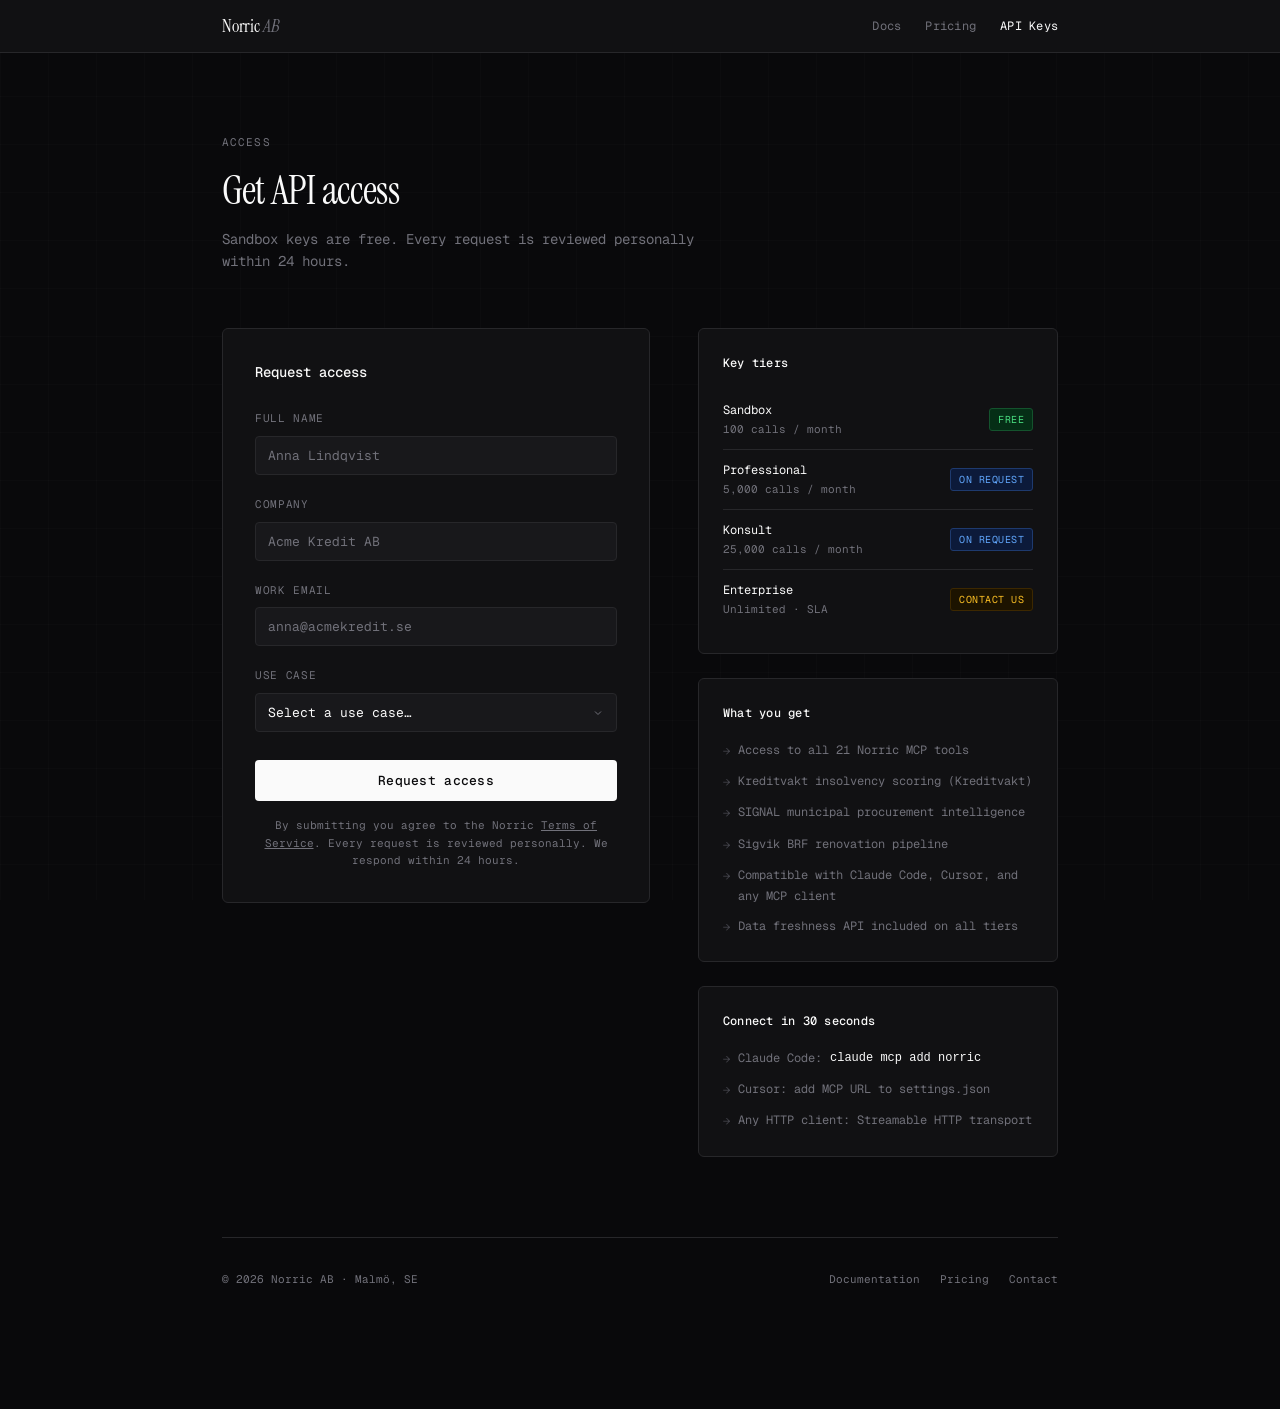
==== api-keys.html @ abf5a181 "API keys page: honest review timing, prices on request, pricing links to /docs#pricing Updated prici" ====
<!DOCTYPE html>
<html lang="en">
<head>
<meta charset="UTF-8">
<meta name="viewport" content="width=device-width, initial-scale=1.0">
<title>Get API Access — Norric</title>
<link href="https://fonts.googleapis.com/css2?family=Instrument+Serif:ital@0;1&family=Geist+Mono:wght@300;400;500&display=swap" rel="stylesheet">
<style>
  :root {
    --bg: #09090b;
    --s1: #111113;
    --s2: #18181b;
    --s3: #1f1f23;
    --border: #27272a;
    --border2: #3f3f46;
    --text: #fafafa;
    --muted: #71717a;
    --dim: #3f3f46;
    --green: #4ade80;
    --green-bg: #052e16;
    --green-b: #14532d;
    --blue: #60a5fa;
    --blue-bg: #0c1a3a;
    --blue-b: #1e3a6e;
    --amber: #fbbf24;
    --amber-bg: #1c1300;
    --amber-b: #3d2800;
  }

  * { margin: 0; padding: 0; box-sizing: border-box; }
  html { scroll-behavior: smooth; }

  body {
    background: var(--bg);
    color: var(--text);
    font-family: 'Geist Mono', monospace;
    font-size: 13px;
    line-height: 1.7;
    min-height: 100vh;
    -webkit-font-smoothing: antialiased;
  }

  body::before {
    content: '';
    position: fixed;
    inset: 0;
    background-image:
      linear-gradient(rgba(255,255,255,0.015) 1px, transparent 1px),
      linear-gradient(90deg, rgba(255,255,255,0.015) 1px, transparent 1px);
    background-size: 48px 48px;
    pointer-events: none;
    z-index: 0;
  }

  /* Header */
  .topbar {
    border-bottom: 1px solid var(--border);
    background: var(--s1);
    position: sticky;
    top: 0;
    z-index: 100;
  }

  .topbar-inner {
    max-width: 900px;
    margin: 0 auto;
    padding: 0 32px;
    height: 52px;
    display: flex;
    align-items: center;
    justify-content: space-between;
  }

  .topbar-logo {
    font-family: 'Instrument Serif', serif;
    font-size: 18px;
    letter-spacing: -0.01em;
    color: var(--text);
    text-decoration: none;
  }

  .topbar-logo span { font-style: italic; color: var(--muted); }

  .topbar-nav {
    display: flex;
    gap: 24px;
    align-items: center;
  }

  .topbar-nav a {
    font-size: 12px;
    color: var(--muted);
    text-decoration: none;
    letter-spacing: 0.02em;
    transition: color 0.15s;
  }

  .topbar-nav a:hover { color: var(--text); }
  .topbar-nav a.active { color: var(--text); }

  /* Main */
  .main {
    max-width: 900px;
    margin: 0 auto;
    padding: 80px 32px 120px;
    position: relative;
    z-index: 1;
  }

  .page-header {
    margin-bottom: 56px;
  }

  .eyebrow {
    font-size: 11px;
    letter-spacing: 0.1em;
    text-transform: uppercase;
    color: var(--muted);
    margin-bottom: 16px;
  }

  h1 {
    font-family: 'Instrument Serif', serif;
    font-size: 40px;
    font-weight: 400;
    letter-spacing: -0.02em;
    color: var(--text);
    margin-bottom: 16px;
    line-height: 1.1;
  }

  .subtitle {
    font-size: 14px;
    color: var(--muted);
    max-width: 480px;
    line-height: 1.6;
  }

  /* Layout */
  .layout {
    display: grid;
    grid-template-columns: 1fr 360px;
    gap: 48px;
    align-items: start;
  }

  @media (max-width: 720px) {
    .layout { grid-template-columns: 1fr; }
    .sidebar-info { order: -1; }
  }

  /* Form */
  .form-card {
    background: var(--s1);
    border: 1px solid var(--border);
    border-radius: 6px;
    padding: 32px;
  }

  .form-card h2 {
    font-size: 14px;
    font-weight: 500;
    color: var(--text);
    margin-bottom: 24px;
  }

  .field {
    margin-bottom: 20px;
  }

  label {
    display: block;
    font-size: 11px;
    letter-spacing: 0.06em;
    text-transform: uppercase;
    color: var(--muted);
    margin-bottom: 8px;
  }

  input, select, textarea {
    width: 100%;
    background: var(--s2);
    border: 1px solid var(--border);
    border-radius: 4px;
    padding: 10px 12px;
    font-family: 'Geist Mono', monospace;
    font-size: 13px;
    color: var(--text);
    outline: none;
    transition: border-color 0.15s;
    appearance: none;
  }

  input:focus, select:focus, textarea:focus {
    border-color: var(--border2);
  }

  input::placeholder, textarea::placeholder {
    color: var(--muted);
  }

  select {
    background-image: url("data:image/svg+xml,%3Csvg xmlns='http://www.w3.org/2000/svg' width='12' height='12' viewBox='0 0 24 24' fill='none' stroke='%2371717a' stroke-width='2'%3E%3Cpolyline points='6 9 12 15 18 9'%3E%3C/polyline%3E%3C/svg%3E");
    background-repeat: no-repeat;
    background-position: right 12px center;
    padding-right: 36px;
    cursor: pointer;
  }

  select option {
    background: var(--s2);
    color: var(--text);
  }

  .btn {
    width: 100%;
    padding: 12px;
    background: var(--text);
    color: var(--bg);
    border: none;
    border-radius: 4px;
    font-family: 'Geist Mono', monospace;
    font-size: 13px;
    font-weight: 500;
    cursor: pointer;
    letter-spacing: 0.02em;
    transition: opacity 0.15s;
    margin-top: 8px;
  }

  .btn:hover { opacity: 0.88; }

  .form-note {
    font-size: 11px;
    color: var(--muted);
    margin-top: 16px;
    text-align: center;
    line-height: 1.6;
  }

  /* Sidebar info */
  .sidebar-info {
    display: flex;
    flex-direction: column;
    gap: 24px;
  }

  .info-card {
    background: var(--s1);
    border: 1px solid var(--border);
    border-radius: 6px;
    padding: 24px;
  }

  .info-card h3 {
    font-size: 12px;
    font-weight: 500;
    color: var(--text);
    margin-bottom: 16px;
    letter-spacing: 0.02em;
  }

  .tier-row {
    display: flex;
    justify-content: space-between;
    align-items: center;
    padding: 10px 0;
    border-bottom: 1px solid var(--border);
  }

  .tier-row:last-child { border-bottom: none; }

  .tier-name {
    font-size: 12px;
    color: var(--text);
  }

  .tier-detail {
    font-size: 11px;
    color: var(--muted);
    text-align: right;
  }

  .badge {
    display: inline-block;
    padding: 2px 8px;
    border-radius: 3px;
    font-size: 10px;
    letter-spacing: 0.05em;
    text-transform: uppercase;
  }

  .badge-green { background: var(--green-bg); color: var(--green); border: 1px solid var(--green-b); }
  .badge-blue  { background: var(--blue-bg);  color: var(--blue);  border: 1px solid var(--blue-b); }
  .badge-amber { background: var(--amber-bg); color: var(--amber); border: 1px solid var(--amber-b); }

  .feature-list {
    list-style: none;
    display: flex;
    flex-direction: column;
    gap: 10px;
  }

  .feature-list li {
    font-size: 12px;
    color: var(--muted);
    display: flex;
    align-items: flex-start;
    gap: 8px;
  }

  .feature-list li::before {
    content: '→';
    color: var(--dim);
    flex-shrink: 0;
    margin-top: 1px;
  }

  /* Footer */
  .footer {
    border-top: 1px solid var(--border);
    margin-top: 80px;
    padding-top: 32px;
    display: flex;
    justify-content: space-between;
    align-items: center;
  }

  .footer-left {
    font-size: 11px;
    color: var(--muted);
  }

  .footer-links {
    display: flex;
    gap: 20px;
  }

  .footer-links a {
    font-size: 11px;
    color: var(--muted);
    text-decoration: none;
  }

  .footer-links a:hover { color: var(--text); }
</style>
</head>
<body>

<div class="topbar">
  <div class="topbar-inner">
    <a href="/" class="topbar-logo">Norric <span>AB</span></a>
    <nav class="topbar-nav">
      <a href="/docs">Docs</a>
      <a href="/docs#pricing">Pricing</a>
      <a href="/api-keys" class="active">API Keys</a>
    </nav>
  </div>
</div>

<div class="main">

  <div class="page-header">
    <div class="eyebrow">Access</div>
    <h1>Get API access</h1>
    <p class="subtitle">Sandbox keys are free. Every request is reviewed personally within 24 hours.</p>
  </div>

  <div class="layout">

    <!-- Form -->
    <div class="form-card">
      <h2>Request access</h2>
      <form id="access-form">

        <div class="field">
          <label for="name">Full name</label>
          <input type="text" id="name" name="name" placeholder="Anna Lindqvist" required>
        </div>

        <div class="field">
          <label for="company">Company</label>
          <input type="text" id="company" name="company" placeholder="Acme Kredit AB" required>
        </div>

        <div class="field">
          <label for="email">Work email</label>
          <input type="email" id="email" name="email" placeholder="anna@acmekredit.se" required>
        </div>

        <div class="field">
          <label for="use-case">Use case</label>
          <select id="use-case" name="use_case" required>
            <option value="" disabled selected>Select a use case…</option>
            <option value="credit">Credit risk monitoring</option>
            <option value="procurement">Procurement intelligence</option>
            <option value="brf">BRF renovation intelligence</option>
            <option value="multiple">Multiple products</option>
            <option value="other">Other</option>
          </select>
        </div>

        <button type="submit" class="btn">Request access</button>

        <p class="form-note">
          By submitting you agree to the Norric&nbsp;<a href="#" style="color:var(--muted);text-decoration:underline">Terms of Service</a>.
          Every request is reviewed personally. We respond within 24 hours.
        </p>
      </form>
    </div>

    <!-- Sidebar -->
    <div class="sidebar-info">

      <div class="info-card">
        <h3>Key tiers</h3>
        <div class="tier-row">
          <div>
            <div class="tier-name">Sandbox</div>
            <div class="tier-detail">100 calls / month</div>
          </div>
          <span class="badge badge-green">Free</span>
        </div>
        <div class="tier-row">
          <div>
            <div class="tier-name">Professional</div>
            <div class="tier-detail">5,000 calls / month</div>
          </div>
          <span class="badge badge-blue">On request</span>
        </div>
        <div class="tier-row">
          <div>
            <div class="tier-name">Konsult</div>
            <div class="tier-detail">25,000 calls / month</div>
          </div>
          <span class="badge badge-blue">On request</span>
        </div>
        <div class="tier-row">
          <div>
            <div class="tier-name">Enterprise</div>
            <div class="tier-detail">Unlimited · SLA</div>
          </div>
          <span class="badge badge-amber">Contact us</span>
        </div>
      </div>

      <div class="info-card">
        <h3>What you get</h3>
        <ul class="feature-list">
          <li>Access to all 21 Norric MCP tools</li>
          <li>Kreditvakt insolvency scoring (Kreditvakt)</li>
          <li>SIGNAL municipal procurement intelligence</li>
          <li>Sigvik BRF renovation pipeline</li>
          <li>Compatible with Claude Code, Cursor, and any MCP client</li>
          <li>Data freshness API included on all tiers</li>
        </ul>
      </div>

      <div class="info-card">
        <h3>Connect in 30 seconds</h3>
        <ul class="feature-list">
          <li>Claude Code: <code style="color:var(--text)">claude mcp add norric</code></li>
          <li>Cursor: add MCP URL to settings.json</li>
          <li>Any HTTP client: Streamable HTTP transport</li>
        </ul>
      </div>

    </div>
  </div>

  <div class="footer">
    <div class="footer-left">© 2026 Norric AB · Malmö, SE</div>
    <div class="footer-links">
      <a href="/docs">Documentation</a>
      <a href="/docs#pricing">Pricing</a>
      <a href="mailto:edgar.mutebi1@gmail.com">Contact</a>
    </div>
  </div>

</div>

<script>
  document.getElementById('access-form').addEventListener('submit', function(e) {
    e.preventDefault();

    const name     = document.getElementById('name').value.trim();
    const company  = document.getElementById('company').value.trim();
    const email    = document.getElementById('email').value.trim();
    const useCase  = document.getElementById('use-case');
    const useCaseLabel = useCase.options[useCase.selectedIndex].text;

    const subject = encodeURIComponent('Norric API Access Request — ' + company);
    const body = encodeURIComponent(
      'Name: ' + name + '\n' +
      'Company: ' + company + '\n' +
      'Email: ' + email + '\n' +
      'Use case: ' + useCaseLabel + '\n\n' +
      '---\nSent from norric.io/api-keys'
    );

    window.location.href = 'mailto:edgar.mutebi1@gmail.com?subject=' + subject + '&body=' + body;
  });
</script>

</body>
</html>
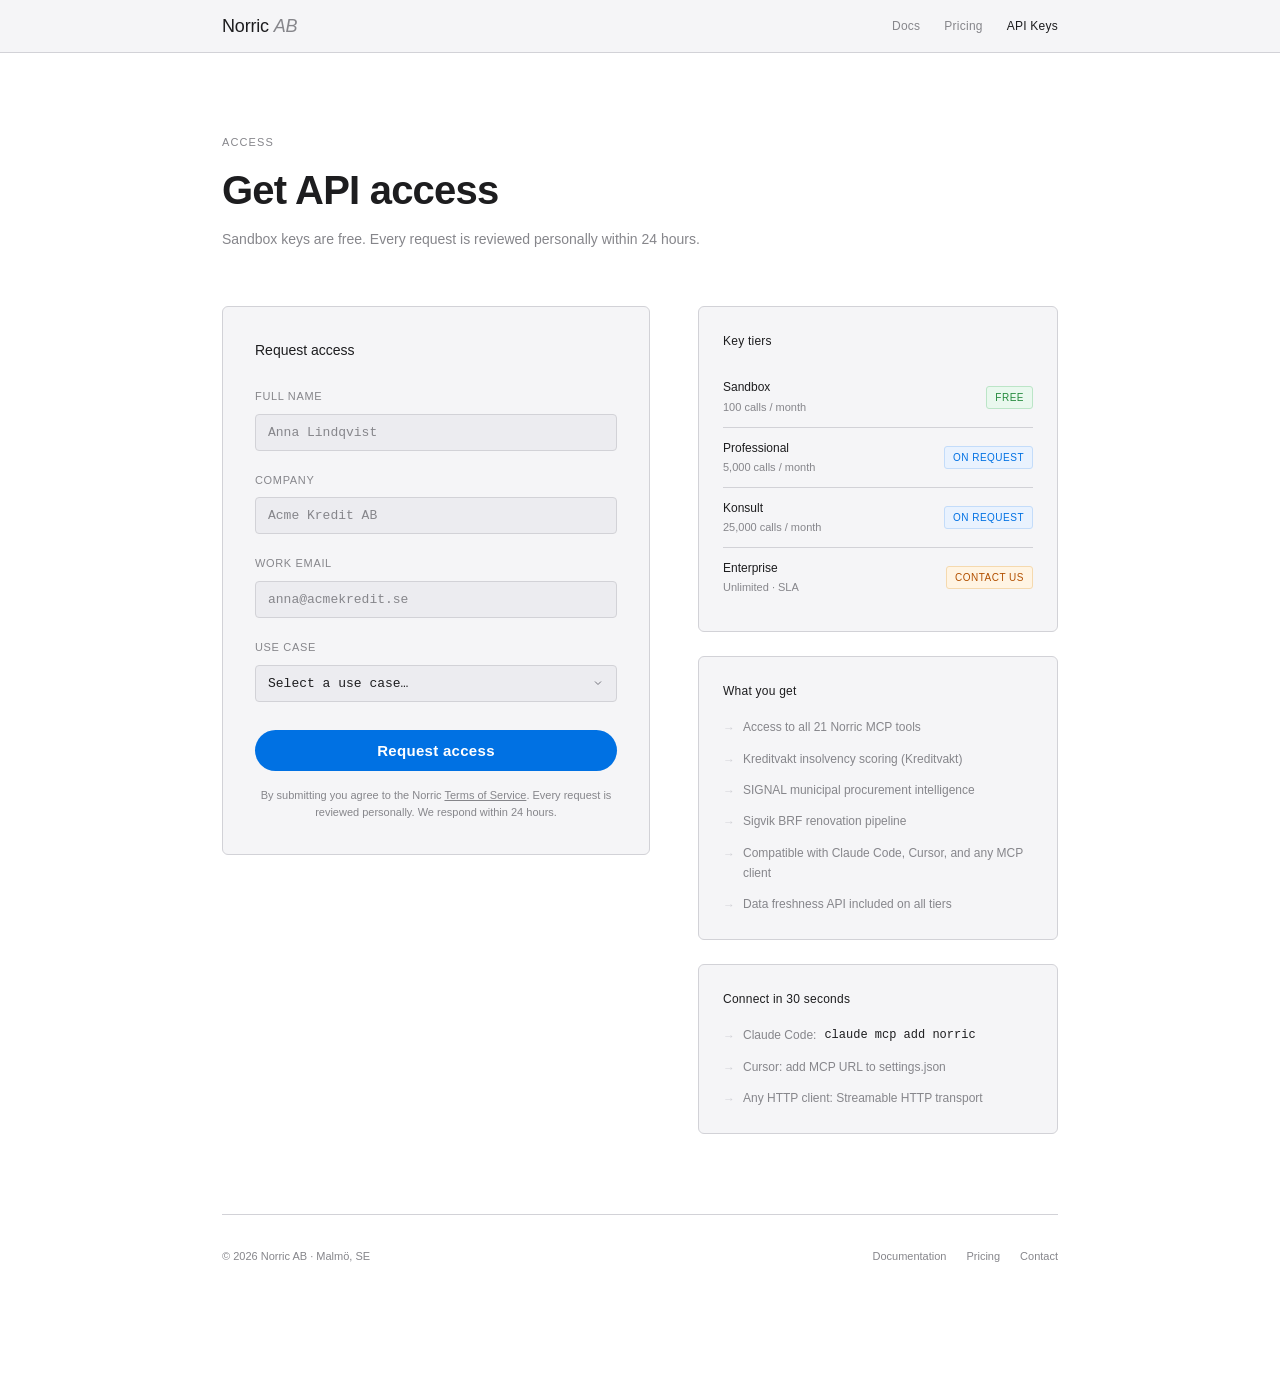
==== commit 9d095ffe: "Restyle API keys page: Apple-inspired light theme, system fonts Updated CSS variables and styles for" ====
--- a/api-keys.html
+++ b/api-keys.html
@@ -4,27 +4,39 @@
 <meta charset="UTF-8">
 <meta name="viewport" content="width=device-width, initial-scale=1.0">
 <title>Get API Access — Norric</title>
-<link href="https://fonts.googleapis.com/css2?family=Instrument+Serif:ital@0;1&family=Geist+Mono:wght@300;400;500&display=swap" rel="stylesheet">
 <style>
   :root {
-    --bg: #09090b;
-    --s1: #111113;
-    --s2: #18181b;
-    --s3: #1f1f23;
-    --border: #27272a;
-    --border2: #3f3f46;
-    --text: #fafafa;
-    --muted: #71717a;
-    --dim: #3f3f46;
-    --green: #4ade80;
-    --green-bg: #052e16;
-    --green-b: #14532d;
-    --blue: #60a5fa;
-    --blue-bg: #0c1a3a;
-    --blue-b: #1e3a6e;
-    --amber: #fbbf24;
-    --amber-bg: #1c1300;
-    --amber-b: #3d2800;
+    --bg: #ffffff;
+    --s1: #f5f5f7;
+    --s2: #ececf0;
+    --s3: #e3e3e8;
+    --border: #d2d2d7;
+    --border2: #e8e8eb;
+    --text: #1d1d1f;
+    --muted: #86868b;
+    --dim: #d2d2d7;
+    --green: #248a3d;
+    --green-bg: #e9f8ee;
+    --green-b: #bbe5c7;
+    --blue: #0071e3;
+    --blue-bg: #e9f2fe;
+    --blue-b: #c3dcfa;
+    --amber: #b25000;
+    --amber-bg: #fff4e3;
+    --amber-b: #f5d9ae;
+    --purple: #8944ab;
+    --purple-bg: #f7ecfd;
+    --purple-b: #e5c9f5;
+    --teal: #0071e3;
+    --teal-bg: #e9f2fe;
+    --teal-b: #c3dcfa;
+    --red: #d70015;
+    --red-bg: #fdecea;
+    --red-b: #f4c7c3;
+    --code-bg: #f5f5f7;
+    --font: -apple-system, BlinkMacSystemFont, "SF Pro Text", "Inter", "Segoe UI", sans-serif;
+    --font-display: -apple-system, BlinkMacSystemFont, "SF Pro Display", "Inter", "Segoe UI", sans-serif;
+    --mono: ui-monospace, "SF Mono", SFMono-Regular, Menlo, Consolas, monospace;
   }
 
   * { margin: 0; padding: 0; box-sizing: border-box; }
@@ -33,24 +45,13 @@
   body {
     background: var(--bg);
     color: var(--text);
-    font-family: 'Geist Mono', monospace;
-    font-size: 13px;
+    font-family: var(--font);
+    font-size: 15px;
     line-height: 1.7;
     min-height: 100vh;
     -webkit-font-smoothing: antialiased;
   }
 
-  body::before {
-    content: '';
-    position: fixed;
-    inset: 0;
-    background-image:
-      linear-gradient(rgba(255,255,255,0.015) 1px, transparent 1px),
-      linear-gradient(90deg, rgba(255,255,255,0.015) 1px, transparent 1px);
-    background-size: 48px 48px;
-    pointer-events: none;
-    z-index: 0;
-  }
 
   /* Header */
   .topbar {
@@ -72,7 +73,7 @@
   }
 
   .topbar-logo {
-    font-family: 'Instrument Serif', serif;
+    font-family: var(--font-display);
     font-size: 18px;
     letter-spacing: -0.01em;
     color: var(--text);
@@ -120,9 +121,9 @@
   }
 
   h1 {
-    font-family: 'Instrument Serif', serif;
+    font-family: var(--font-display);
     font-size: 40px;
-    font-weight: 400;
+    font-weight: 600;
     letter-spacing: -0.02em;
     color: var(--text);
     margin-bottom: 16px;
@@ -183,7 +184,7 @@
     border: 1px solid var(--border);
     border-radius: 4px;
     padding: 10px 12px;
-    font-family: 'Geist Mono', monospace;
+    font-family: var(--mono);
     font-size: 13px;
     color: var(--text);
     outline: none;
@@ -215,13 +216,13 @@
   .btn {
     width: 100%;
     padding: 12px;
-    background: var(--text);
-    color: var(--bg);
+    background: var(--blue);
+    color: #ffffff;
     border: none;
-    border-radius: 4px;
-    font-family: 'Geist Mono', monospace;
-    font-size: 13px;
-    font-weight: 500;
+    border-radius: 980px;
+    font-family: var(--font);
+    font-size: 15px;
+    font-weight: 600;
     cursor: pointer;
     letter-spacing: 0.02em;
     transition: opacity 0.15s;
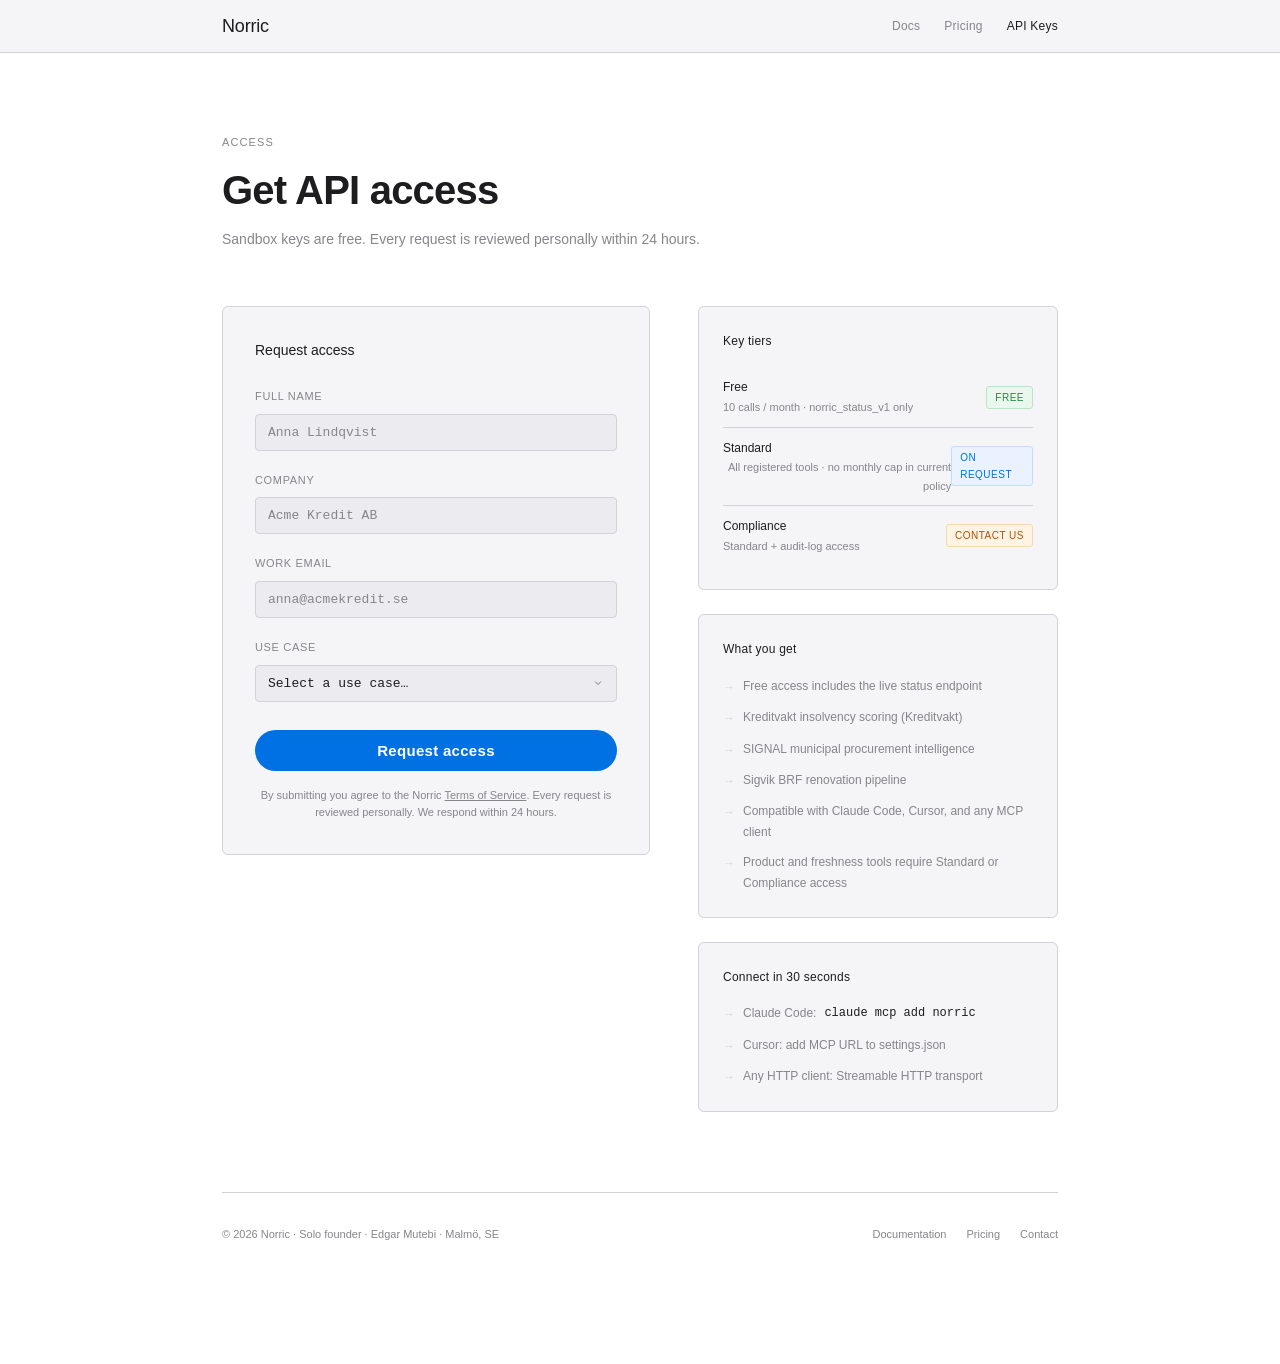
==== commit 2b4e2cdc: "Align API access tiers with backend policy" ====
--- a/api-keys.html
+++ b/api-keys.html
@@ -350,7 +350,7 @@
 
 <div class="topbar">
   <div class="topbar-inner">
-    <a href="/" class="topbar-logo">Norric <span>AB</span></a>
+    <a href="/" class="topbar-logo">Norric</a>
     <nav class="topbar-nav">
       <a href="/docs">Docs</a>
       <a href="/docs#pricing">Pricing</a>
@@ -415,45 +415,20 @@
 
       <div class="info-card">
         <h3>Key tiers</h3>
-        <div class="tier-row">
-          <div>
-            <div class="tier-name">Sandbox</div>
-            <div class="tier-detail">100 calls / month</div>
-          </div>
-          <span class="badge badge-green">Free</span>
-        </div>
-        <div class="tier-row">
-          <div>
-            <div class="tier-name">Professional</div>
-            <div class="tier-detail">5,000 calls / month</div>
-          </div>
-          <span class="badge badge-blue">On request</span>
-        </div>
-        <div class="tier-row">
-          <div>
-            <div class="tier-name">Konsult</div>
-            <div class="tier-detail">25,000 calls / month</div>
-          </div>
-          <span class="badge badge-blue">On request</span>
-        </div>
-        <div class="tier-row">
-          <div>
-            <div class="tier-name">Enterprise</div>
-            <div class="tier-detail">Unlimited · SLA</div>
-          </div>
-          <span class="badge badge-amber">Contact us</span>
-        </div>
+        <div class="tier-row"><div><div class="tier-name">Free</div><div class="tier-detail">10 calls / month · norric_status_v1 only</div></div><span class="badge badge-green">Free</span></div>
+        <div class="tier-row"><div><div class="tier-name">Standard</div><div class="tier-detail">All registered tools · no monthly cap in current policy</div></div><span class="badge badge-blue">On request</span></div>
+        <div class="tier-row"><div><div class="tier-name">Compliance</div><div class="tier-detail">Standard + audit-log access</div></div><span class="badge badge-amber">Contact us</span></div>
       </div>
 
       <div class="info-card">
         <h3>What you get</h3>
         <ul class="feature-list">
-          <li>Access to all 21 Norric MCP tools</li>
+          <li>Free access includes the live status endpoint</li>
           <li>Kreditvakt insolvency scoring (Kreditvakt)</li>
           <li>SIGNAL municipal procurement intelligence</li>
           <li>Sigvik BRF renovation pipeline</li>
           <li>Compatible with Claude Code, Cursor, and any MCP client</li>
-          <li>Data freshness API included on all tiers</li>
+          <li>Product and freshness tools require Standard or Compliance access</li>
         </ul>
       </div>
 
@@ -470,11 +445,11 @@
   </div>
 
   <div class="footer">
-    <div class="footer-left">© 2026 Norric AB · Malmö, SE</div>
+    <div class="footer-left">© 2026 Norric · Solo founder · Edgar Mutebi · Malmö, SE</div>
     <div class="footer-links">
       <a href="/docs">Documentation</a>
       <a href="/docs#pricing">Pricing</a>
-      <a href="mailto:edgar.mutebi1@gmail.com">Contact</a>
+      <a href="mailto:edgar@norric.io">Contact</a>
     </div>
   </div>
 
@@ -499,7 +474,7 @@
       '---\nSent from norric.io/api-keys'
     );
 
-    window.location.href = 'mailto:edgar.mutebi1@gmail.com?subject=' + subject + '&body=' + body;
+    window.location.href = 'mailto:edgar@norric.io?subject=' + subject + '&body=' + body;
   });
 </script>
 
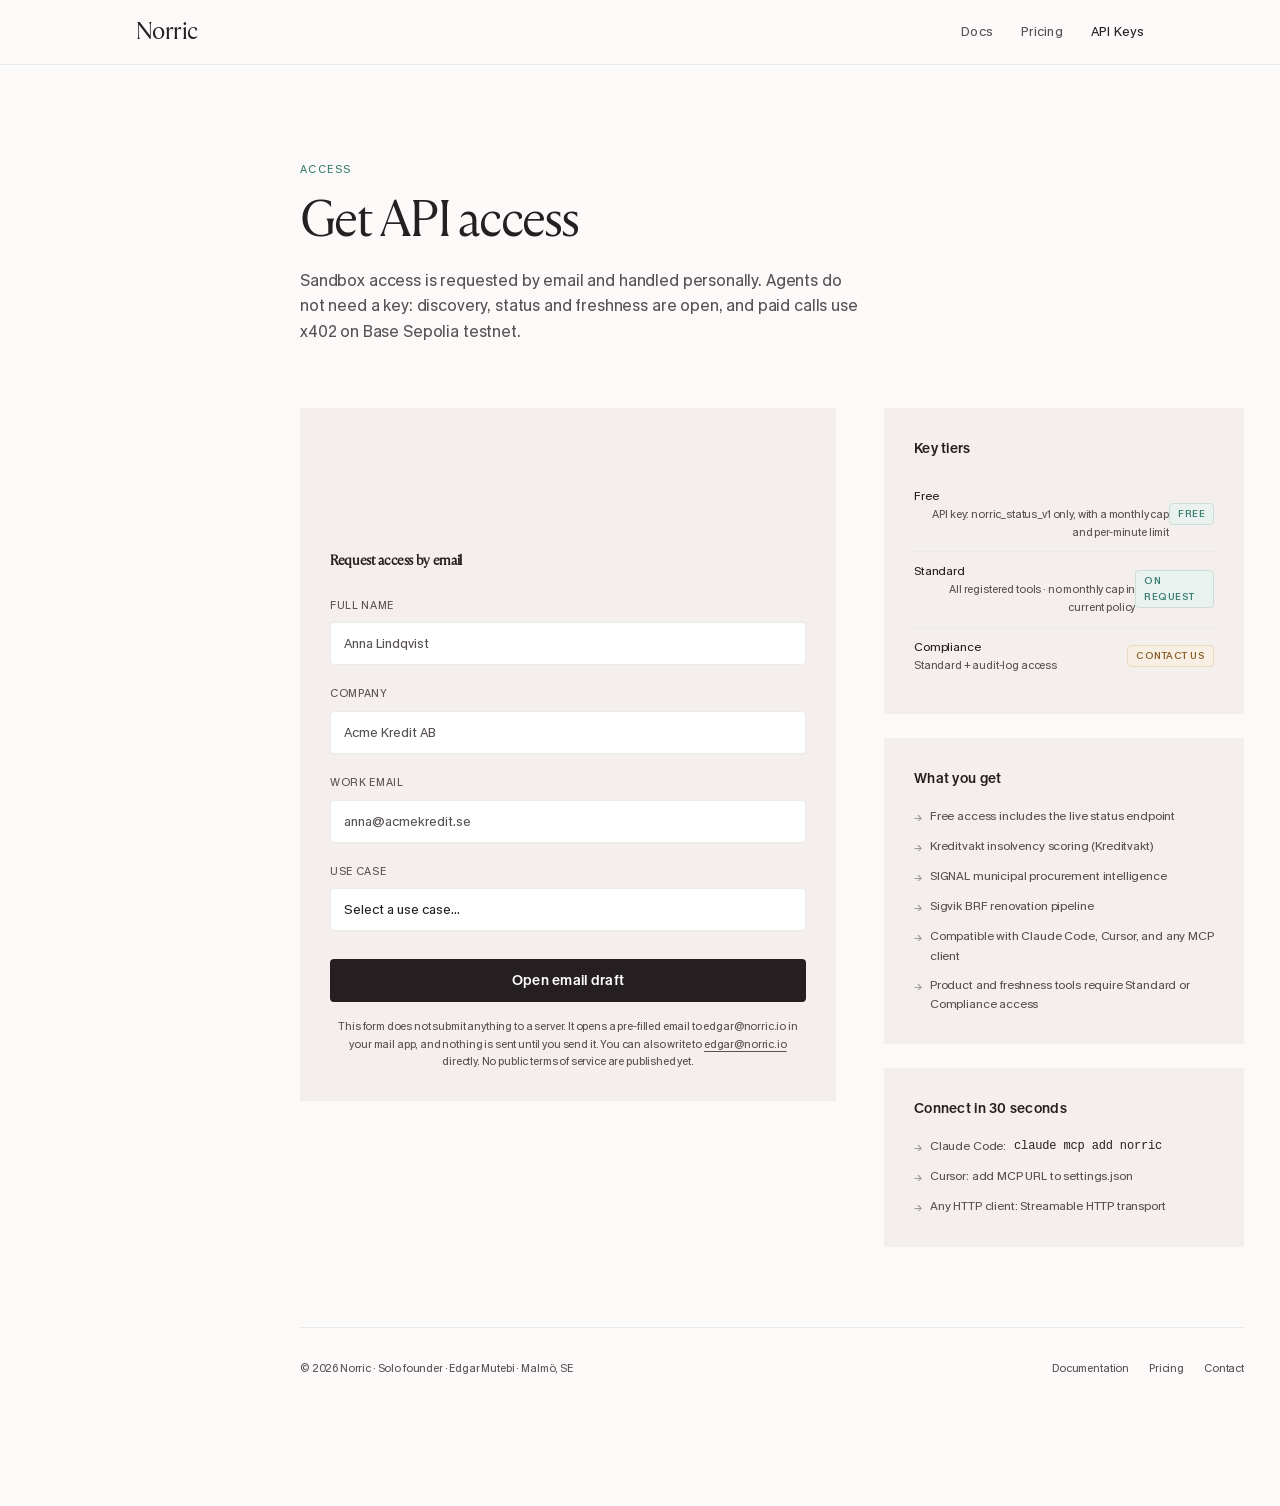
==== commit 61c2e5fb: "Onboarding: email-request form, remove placeholder Terms link" ====
--- a/api-keys.html
+++ b/api-keys.html
@@ -345,6 +345,7 @@
 
   .footer-links a:hover { color: var(--text); }
 </style>
+<link rel="stylesheet" href="/design.css">
 </head>
 <body>
 
@@ -364,14 +365,14 @@
   <div class="page-header">
     <div class="eyebrow">Access</div>
     <h1>Get API access</h1>
-    <p class="subtitle">Sandbox keys are free. Every request is reviewed personally within 24 hours.</p>
+    <p class="subtitle">Sandbox access is requested by email and handled personally. Agents do not need a key: discovery, status and freshness are open, and paid calls use x402 on Base Sepolia testnet.</p>
   </div>
 
   <div class="layout">
 
     <!-- Form -->
     <div class="form-card">
-      <h2>Request access</h2>
+      <h2>Request access by email</h2>
       <form id="access-form">
 
         <div class="field">
@@ -401,11 +402,10 @@
           </select>
         </div>
 
-        <button type="submit" class="btn">Request access</button>
+        <button type="submit" class="btn">Open email draft</button>
 
         <p class="form-note">
-          By submitting you agree to the Norric&nbsp;<a href="#" style="color:var(--muted);text-decoration:underline">Terms of Service</a>.
-          Every request is reviewed personally. We respond within 24 hours.
+          This form does not submit anything to a server. It opens a pre-filled email to edgar@norric.io in your mail app, and nothing is sent until you send it. You can also write to <a href="mailto:edgar@norric.io" style="color:var(--muted);text-decoration:underline">edgar@norric.io</a> directly. No public terms of service are published yet.
         </p>
       </form>
     </div>
@@ -415,7 +415,7 @@
 
       <div class="info-card">
         <h3>Key tiers</h3>
-        <div class="tier-row"><div><div class="tier-name">Free</div><div class="tier-detail">10 calls / month · norric_status_v1 only</div></div><span class="badge badge-green">Free</span></div>
+        <div class="tier-row"><div><div class="tier-name">Free</div><div class="tier-detail">API key: norric_status_v1 only, with a monthly cap and per-minute limit</div></div><span class="badge badge-green">Free</span></div>
         <div class="tier-row"><div><div class="tier-name">Standard</div><div class="tier-detail">All registered tools · no monthly cap in current policy</div></div><span class="badge badge-blue">On request</span></div>
         <div class="tier-row"><div><div class="tier-name">Compliance</div><div class="tier-detail">Standard + audit-log access</div></div><span class="badge badge-amber">Contact us</span></div>
       </div>
--- a/design.css
+++ b/design.css
@@ -0,0 +1,114 @@
+@font-face{font-family:Aime;src:url('[data-uri]') format('woff2');font-weight:400;font-style:normal;font-display:swap}
+@font-face{font-family:'KMR Melange Grotesk';src:url('[data-uri]') format('woff2');font-weight:400;font-style:normal;font-display:swap}
+@font-face{font-family:'KMR Melange Grotesk';src:url('[data-uri]') format('woff2');font-weight:500;font-style:normal;font-display:swap}
+@font-face{font-family:'KMR Melange Grotesk';src:url('[data-uri]') format('opentype');font-weight:600;font-style:normal;font-display:swap}
+:root{
+  --bg:#fbfaf9;--surface:#f4efec;--surface2:#fff;--s1:#f4efec;--s2:#eee9e6;--s3:#e6dfdc;
+  --border:#eae9ea;--border2:#eae9ea;--text:#251f21;--muted:#585254;--dim:#969394;
+  --blue:#397c70;--blue-bg:#eaf2ef;--blue-border:#cbded8;--blue-b:#cbded8;
+  --green:#397c70;--green-bg:#eaf2ef;--green-border:#cbded8;--green-b:#cbded8;
+  --teal:#397c70;--teal-bg:#eaf2ef;--teal-border:#cbded8;--teal-b:#cbded8;
+  --amber:#8b5d26;--amber-bg:#f7efe4;--amber-border:#ead9c0;--amber-b:#ead9c0;
+  --purple:#6d5c76;--purple-bg:#f1edf3;--purple-border:#ddd2e2;--purple-b:#ddd2e2;
+  --red:#ed313e;--red-bg:#fff0f1;--red-border:#f5aaae;--red-b:#f5aaae;
+  --code-bg:#f4efec;
+  --font:'KMR Melange Grotesk',-apple-system,'Helvetica Neue',Arial,sans-serif;
+  --font-display:Aime,Georgia,serif;
+}
+*{box-sizing:border-box}
+html{background:var(--bg);scroll-behavior:smooth}
+body{background:var(--bg);color:var(--text);font-family:var(--font);font-size:15px;line-height:1.6;letter-spacing:-.01em}
+::selection{background:#73a89a;color:#fff}
+a{color:var(--blue);text-underline-offset:3px}
+a:hover{text-decoration:underline}
+code{border:0!important;border-radius:4px!important;background:var(--surface)!important;color:var(--text)!important}
+
+/* Shared navigation and framing */
+.wrap{max-width:1080px;padding:0 36px 96px}
+header,.topbar{background:transparent;border-color:var(--border)}
+header{align-items:center;padding:26px 0 22px}
+.logo,.topbar-logo,.sidebar-logo-name{font-family:var(--font-display);font-weight:400;letter-spacing:-.025em}
+.logo{font-size:27px}.logo span{color:var(--muted);font-weight:400}
+.tagline,.header-meta,.topbar-nav a{color:var(--muted);font-size:12px}
+.header-meta .date{color:var(--text)}
+.topbar{position:sticky;top:0;background:rgba(251,250,249,.94);backdrop-filter:blur(16px);border-bottom:1px solid var(--border)}
+.topbar-inner{max-width:1080px;height:64px;padding:0 36px}
+.topbar-logo{font-size:24px}.topbar-logo span{font-style:normal}
+.topbar-nav{gap:28px}.topbar-nav a{font-size:13px}
+
+/* Home */
+.holding{margin-top:28px;padding:26px 30px;background:transparent;border:1px solid var(--border);border-radius:0}
+.holding-name{font-size:16px}.holding-desc{color:var(--muted)}
+.stat-val{font-family:var(--font-display);font-size:34px;font-weight:400}.stat-label{color:var(--muted);letter-spacing:.12em}
+.hero{text-align:left;padding:104px 0 90px;border-bottom:1px solid var(--border)}
+.hero-headline{max-width:840px;margin:0;font-family:var(--font-display);font-size:72px;font-weight:400;line-height:.98;letter-spacing:-.035em}
+.hero-subline{max-width:640px;margin:28px 0 0;color:var(--muted);font-size:18px;line-height:1.55}
+.section-label{margin:72px 0 18px;color:var(--muted);font-size:11px;font-weight:500;letter-spacing:.14em}
+.section-label::after{background:var(--border)}
+.grid{gap:1px;background:var(--border);border:1px solid var(--border)}
+.card{background:var(--bg);border-radius:0;padding:32px;transition:background .15s ease}
+.card:hover{background:#fff;box-shadow:none}
+.card-name{font-family:var(--font-display);font-size:25px;font-weight:400;letter-spacing:-.025em}
+.card-brand,.card-desc{color:var(--muted)}
+.card-desc{font-size:14px;line-height:1.72}.card-rule{background:var(--border);margin:22px 0 14px}
+.tag{background:var(--surface);color:var(--muted);border-radius:4px;padding:4px 8px}
+.status-pill,.badge{border-radius:4px!important;font-weight:500!important}
+.pill-green,.pill-blue,.pill-teal,.badge-green,.badge-blue{background:var(--blue-bg)!important;color:var(--blue)!important;border-color:var(--blue-b)!important}
+.moat-grid{gap:1px;background:var(--border);border:1px solid var(--border)}
+.moat-cell{background:var(--bg)!important;border:0!important;border-radius:0!important;padding:28px!important}
+.moat-icon{filter:grayscale(1);opacity:.72}.moat-name{font-size:14px}.moat-desc{color:var(--muted);line-height:1.65}
+.ip-box{background:var(--surface)!important;border:0!important;border-radius:0!important;padding:36px!important}
+.ip-desc{color:var(--muted)!important}
+footer{border-color:var(--border)!important;color:var(--muted)!important}
+
+/* Docs */
+.layout{background:var(--bg)}
+.sidebar{width:264px;background:var(--surface);border-right:1px solid var(--border);padding:28px 0}
+.sidebar-logo{padding:0 24px 24px;border-color:var(--border)}
+.sidebar-logo-name{font-size:24px}.sidebar-logo-name span{font-style:normal}
+.sidebar-logo-tag,.nav-section-label{color:var(--dim);letter-spacing:.14em}
+.sidebar-back,.nav-section{padding-left:24px;padding-right:24px}
+.nav-item{padding:7px 10px;color:var(--muted);border-radius:4px;font-size:13px}
+.nav-item:hover{background:rgba(37,31,33,.05);color:var(--text)}
+.nav-item.active{background:#fff;color:var(--text);box-shadow:0 1px 2px rgba(37,31,33,.04)}
+.main{margin-left:264px;max-width:940px;padding:72px 72px 128px}
+.section{margin-bottom:96px}.section-overline,.eyebrow{color:var(--blue);font-size:11px;letter-spacing:.13em}
+h1{font-family:var(--font-display);font-size:50px;font-weight:400;letter-spacing:-.035em;line-height:1.02;margin-bottom:22px}
+h2{font-family:var(--font-display);font-size:30px;font-weight:400;letter-spacing:-.025em;b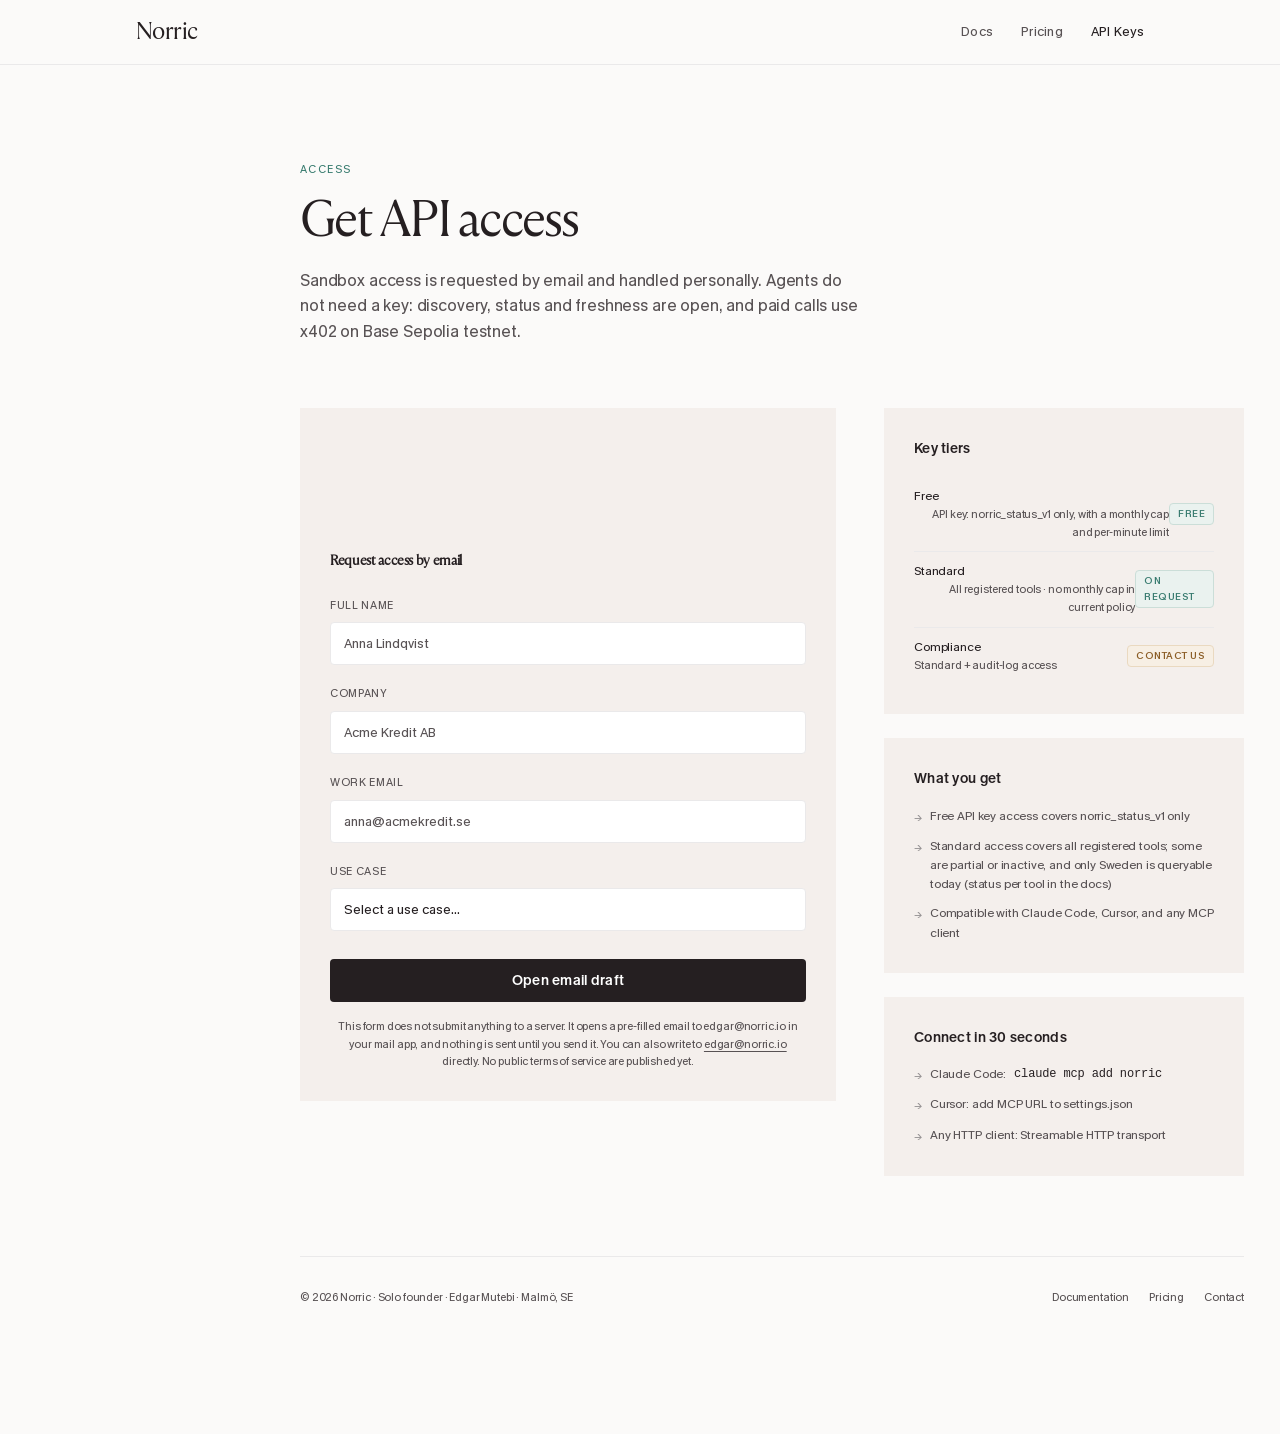
==== commit 43009a53: "API keys: remove product-access claims that are not true Updated feature list for API key access det" ====
--- a/api-keys.html
+++ b/api-keys.html
@@ -423,12 +423,9 @@
       <div class="info-card">
         <h3>What you get</h3>
         <ul class="feature-list">
-          <li>Free access includes the live status endpoint</li>
-          <li>Kreditvakt insolvency scoring (Kreditvakt)</li>
-          <li>SIGNAL municipal procurement intelligence</li>
-          <li>Sigvik BRF renovation pipeline</li>
+          <li>Free API key access covers norric_status_v1 only</li>
+          <li>Standard access covers all registered tools; some are partial or inactive, and only Sweden is queryable today (status per tool in the docs)</li>
           <li>Compatible with Claude Code, Cursor, and any MCP client</li>
-          <li>Product and freshness tools require Standard or Compliance access</li>
         </ul>
       </div>
 
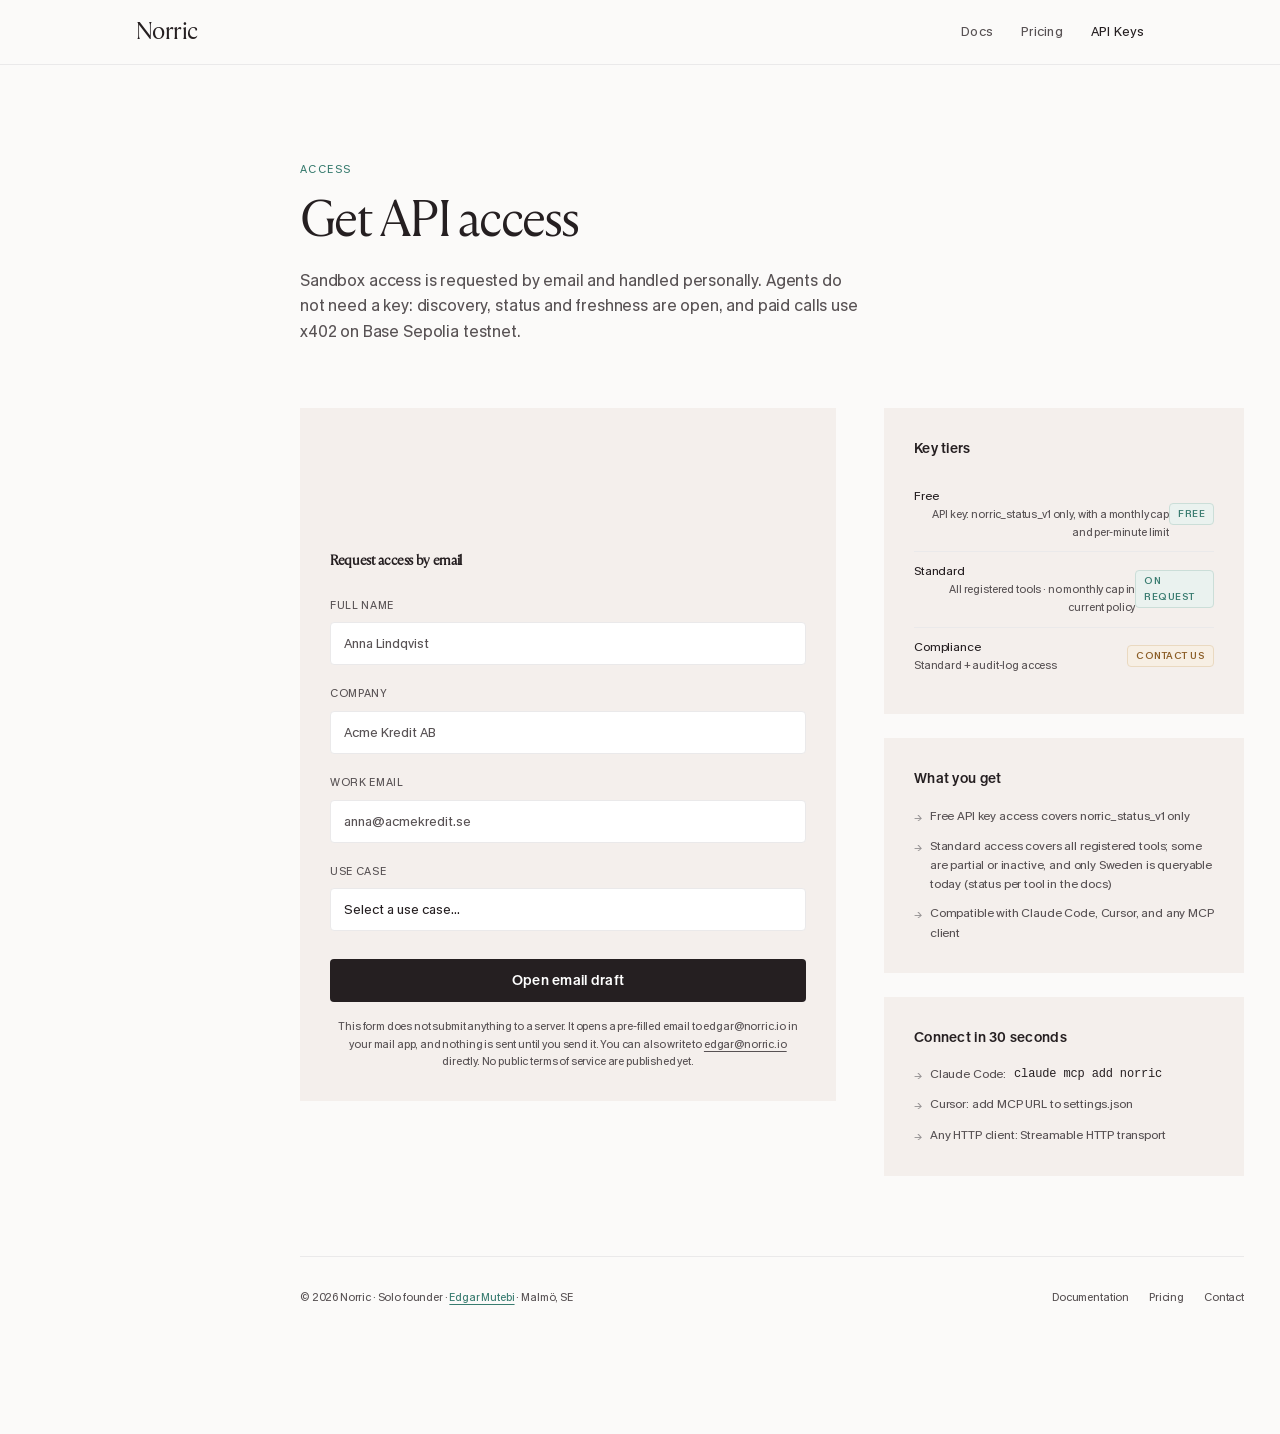
==== commit a195dfd9: "Footer: link Edgar Mutebi to personal website" ====
--- a/api-keys.html
+++ b/api-keys.html
@@ -442,7 +442,7 @@
   </div>
 
   <div class="footer">
-    <div class="footer-left">© 2026 Norric · Solo founder · Edgar Mutebi · Malmö, SE</div>
+    <div class="footer-left">© 2026 Norric · Solo founder · <a href="https://edgarmutebi-site.vercel.app">Edgar Mutebi</a> · Malmö, SE</div>
     <div class="footer-links">
       <a href="/docs">Documentation</a>
       <a href="/docs#pricing">Pricing</a>
